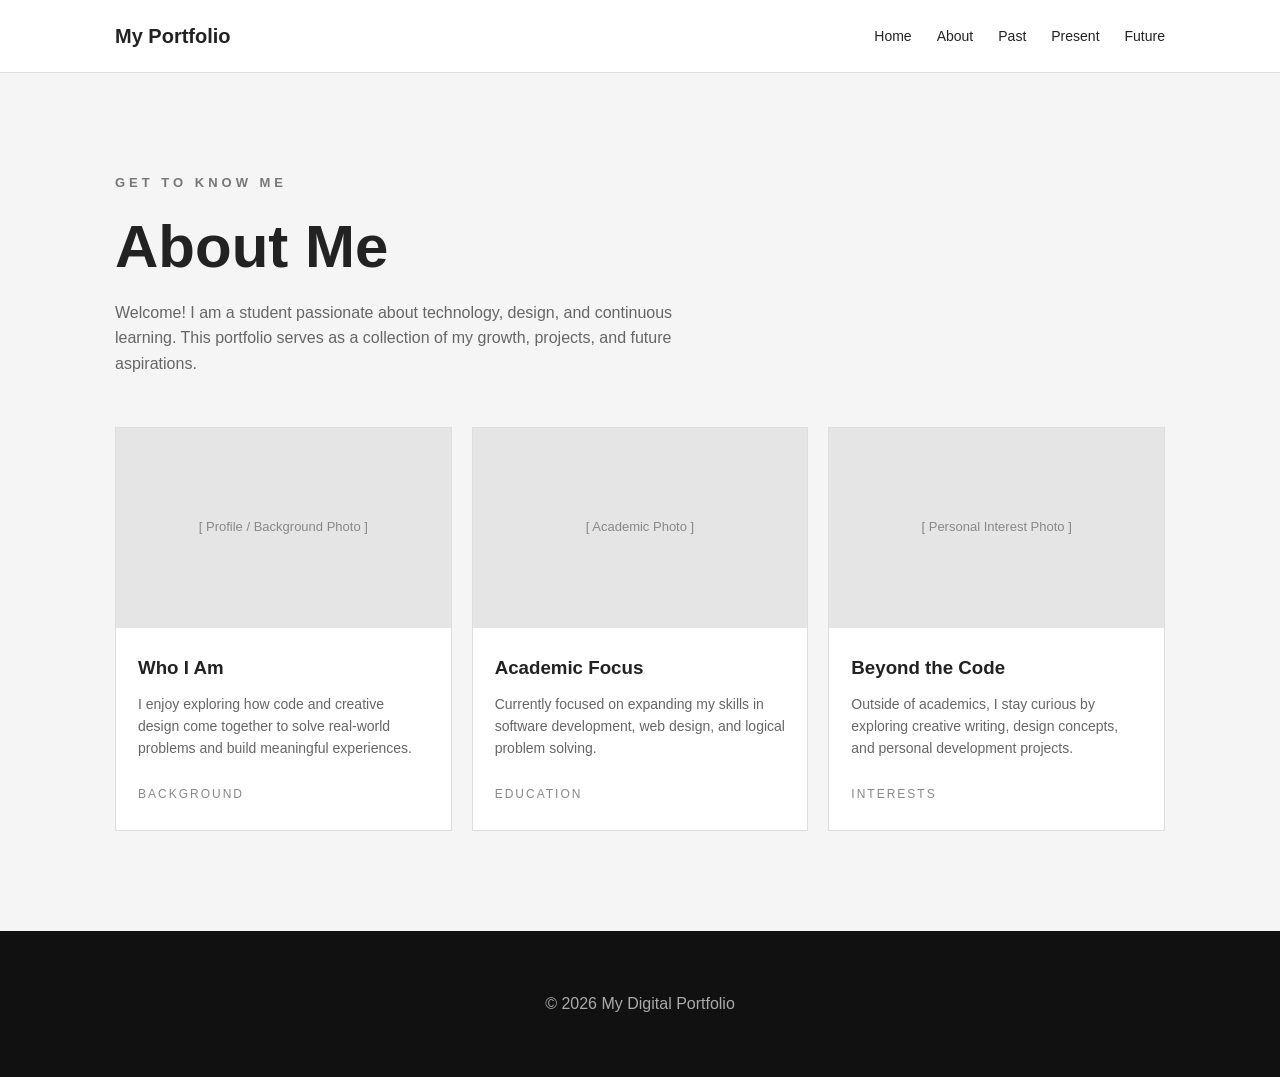
==== about.html @ d5386824 "Create about.html" ====
<!DOCTYPE html>
<html lang="en">

<head>
    <meta charset="UTF-8">
    <meta name="viewport" content="width=device-width, initial-scale=1.0">
    <title>About Me - My Digital Portfolio</title>

    <link rel="stylesheet" href="style.css">
</head>

<body>

    <header>
        <nav>
            <h2>My Portfolio</h2>

            <ul>
                <li><a href="index.html">Home</a></li>
                <li><a href="about.html">About</a></li>
                <li><a href="past.html">Past</a></li>
                <li><a href="present.html">Present</a></li>
                <li><a href="future.html">Future</a></li>
            </ul>
        </nav>
    </header>


    <main class="section">

        <p class="section-label">GET TO KNOW ME</p>

        <h1>About Me</h1>

        <p class="section-description">
            Welcome! I am a student passionate about technology, design, and continuous learning. 
            This portfolio serves as a collection of my growth, projects, and future aspirations.
        </p>

        <div class="cards">

            <div class="card">
                <div class="card-image">[ Profile / Background Photo ]</div>
                <h3>Who I Am</h3>
                <p>
                    I enjoy exploring how code and creative design come together to solve real-world problems and build meaningful experiences.
                </p>
                <span>BACKGROUND</span>
            </div>

            <div class="card">
                <div class="card-image">[ Academic Photo ]</div>
                <h3>Academic Focus</h3>
                <p>
                    Currently focused on expanding my skills in software development, web design, and logical problem solving.
                </p>

                <span>EDUCATION</span>
            </div>

            <div class="card">
                <div class="card-image">[ Personal Interest Photo ]</div>
                <h3>Beyond the Code</h3>
                <p>
                    Outside of academics, I stay curious by exploring creative writing, design concepts, and personal development projects.
                </p>
                <span>INTERESTS</span>
            </div>

        </div>

    </main>


    <footer>
        <p>© 2026 My Digital Portfolio</p>
    </footer>

</body>
</html>
---- style.css ----
/* RESET */

* {
    margin: 0;
    padding: 0;
    box-sizing: border-box;
}

html {
    scroll-behavior: smooth;
}

body {
    font-family: Arial, sans-serif;
    background: #f5f5f5;
    color: #222;
    line-height: 1.6;
}


/* NAVIGATION */

header {
    position: sticky;
    top: 0;
    z-index: 100;

    background: white;
    border-bottom: 1px solid #ddd;
}

nav {
    max-width: 1100px;
    margin: auto;

    padding: 20px 25px;

    display: flex;
    justify-content: space-between;
    align-items: center;
}

nav h2 {
    font-size: 20px;
}

nav ul {
    list-style: none;

    display: flex;
    gap: 25px;
}

nav a {
    text-decoration: none;
    color: #222;
    font-size: 14px;
}

nav a:hover {
    color: #777;
}


/* HOME */

.home {
    max-width: 1100px;
    min-height: 85vh;

    margin: auto;
    padding: 100px 25px;

    display: flex;
    flex-direction: column;
    justify-content: center;
}

.intro {
    font-size: 13px;
    letter-spacing: 4px;
    font-weight: bold;

    color: #777;

    margin-bottom: 20px;
}

.home h1 {
    font-size: clamp(50px, 8vw, 90px);
    line-height: 1.05;

    margin-bottom: 30px;
}

.home-description {
    max-width: 600px;

    color: #666;

    margin-bottom: 60px;
}


/* PAST / PRESENT / FUTURE BUTTONS */

.journey-buttons {
    display: grid;

    grid-template-columns: repeat(3, 1fr);

    gap: 20px;
}

.journey-card {
    position: relative;

    display: block;

    background: white;
    border: 1px solid #ddd;

    min-height: 230px;
    padding: 30px;

    text-decoration: none;
    color: #222;

    transition: 0.25s ease;
}

.journey-card:hover {
    transform: translateY(-8px);

    border-color: #222;

    box-shadow: 0 10px 30px rgba(0, 0, 0, 0.08);
}

.journey-card .number {
    font-size: 13px;
    color: #888;
}

.journey-card h2 {
    font-size: 35px;

    margin-top: 35px;
    margin-bottom: 10px;
}

.journey-card p {
    color: #777;
    font-size: 14px;
}

.arrow {
    position: absolute;

    right: 30px;
    bottom: 25px;

    font-size: 25px;
}


/* GENERAL SECTIONS */

.section {
    max-width: 1100px;
    margin: auto;

    padding: 100px 25px;
}

.section h1 {
    font-size: 60px;
    line-height: 1.1;

    margin-bottom: 20px;
}

.section-label {
    font-size: 13px;
    letter-spacing: 4px;
    font-weight: bold;

    color: #777;

    margin-bottom: 20px;
}

.section-description {
    max-width: 600px;

    color: #666;

    margin-bottom: 50px;
}


/* CARDS */

.cards {
    display: grid;

    grid-template-columns: repeat(3, 1fr);

    gap: 20px;
}

.card {
    background: white;

    border: 1px solid #ddd;

    padding-bottom: 25px;
}

.card-image {
    height: 200px;

    background: #e5e5e5;

    display: flex;
    justify-content: center;
    align-items: center;

    color: #888;
    font-size: 13px;
}

.card h3,
.card p,
.card span {
    margin-left: 22px;
    margin-right: 22px;
}

.card h3 {
    margin-top: 25px;
    margin-bottom: 10px;
}

.card p {
    color: #666;

    font-size: 14px;

    margin-bottom: 20px;
}

.card span {
    font-size: 12px;

    letter-spacing: 2px;

    color: #888;
}


/* FOOTER */

footer {
    text-align: center;

    background: #111;
    color: white;

    padding: 60px 25px;
}

footer p {
    color: #aaa;
}


/* MOBILE */

@media (max-width: 700px) {

    nav {
        flex-direction: column;
        gap: 15px;
    }

    nav ul {
        gap: 12px;
    }

    .home {
        padding: 70px 20px;
    }

    .home h1 {
        font-size: 50px;
    }

    .journey-buttons {
        grid-template-columns: 1fr;
    }

    .journey-card {
        min-height: 180px;
    }

    .section {
        padding: 70px 20px;
    }

    .section h1 {
        font-size: 45px;
    }

    .cards {
        grid-template-columns: 1fr;
    }
}
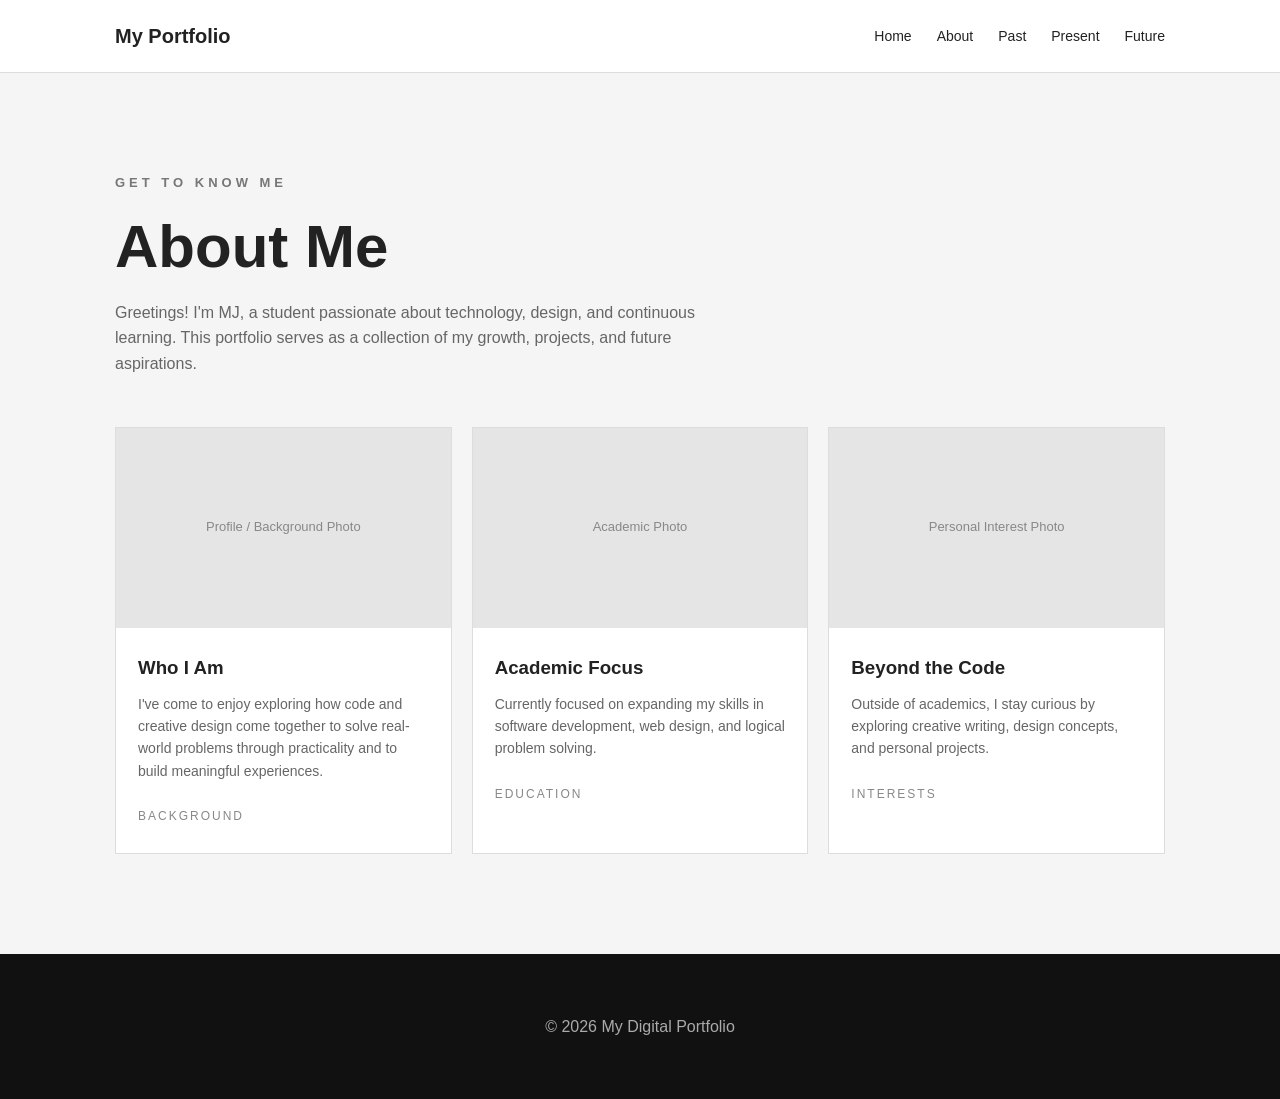
==== commit ab5f84c6: "Update about.html" ====
--- a/about.html
+++ b/about.html
@@ -33,23 +33,23 @@
         <h1>About Me</h1>
 
         <p class="section-description">
-            Welcome! I am a student passionate about technology, design, and continuous learning. 
+            Greetings! I'm MJ, a student passionate about technology, design, and continuous learning. 
             This portfolio serves as a collection of my growth, projects, and future aspirations.
         </p>
 
         <div class="cards">
 
             <div class="card">
-                <div class="card-image">[ Profile / Background Photo ]</div>
+                <div class="card-image">Profile / Background Photo</div>
                 <h3>Who I Am</h3>
                 <p>
-                    I enjoy exploring how code and creative design come together to solve real-world problems and build meaningful experiences.
+                    I've come to  enjoy exploring how code and creative design come together to solve real-world problems through practicality and to build meaningful experiences.
                 </p>
                 <span>BACKGROUND</span>
             </div>
 
             <div class="card">
-                <div class="card-image">[ Academic Photo ]</div>
+                <div class="card-image">Academic Photo</div>
                 <h3>Academic Focus</h3>
                 <p>
                     Currently focused on expanding my skills in software development, web design, and logical problem solving.
@@ -59,10 +59,10 @@
             </div>
 
             <div class="card">
-                <div class="card-image">[ Personal Interest Photo ]</div>
+                <div class="card-image">Personal Interest Photo</div>
                 <h3>Beyond the Code</h3>
                 <p>
-                    Outside of academics, I stay curious by exploring creative writing, design concepts, and personal development projects.
+                    Outside of academics, I stay curious by exploring creative writing, design concepts, and personal  projects.
                 </p>
                 <span>INTERESTS</span>
             </div>
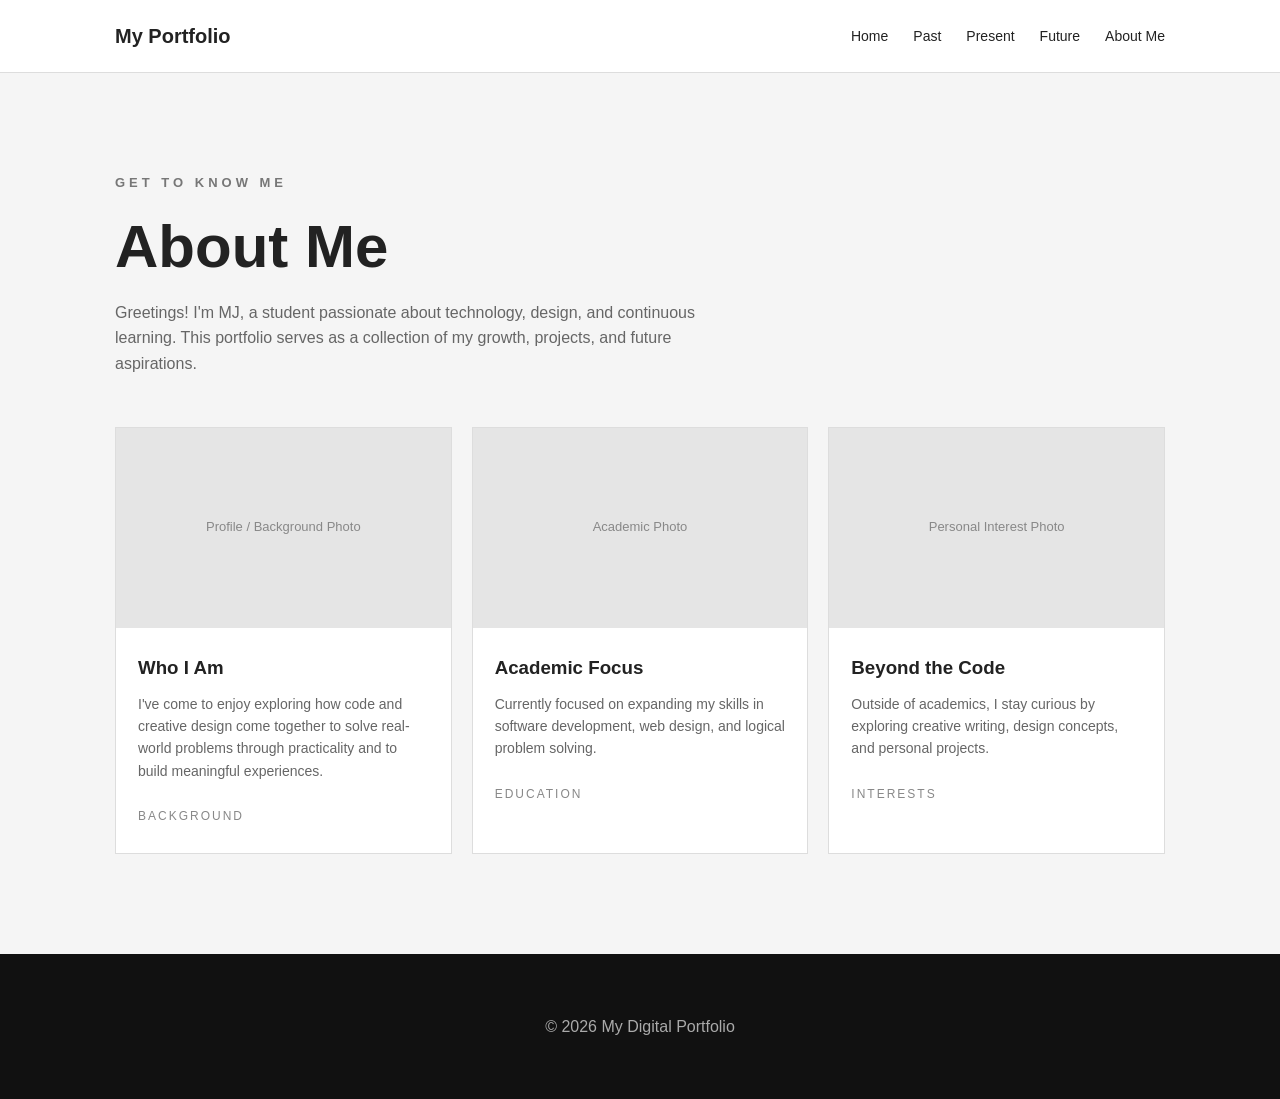
==== commit 26ba9c5e: "Update about.html" ====
--- a/about.html
+++ b/about.html
@@ -17,10 +17,10 @@
 
             <ul>
                 <li><a href="index.html">Home</a></li>
-                <li><a href="about.html">About</a></li>
                 <li><a href="past.html">Past</a></li>
                 <li><a href="present.html">Present</a></li>
                 <li><a href="future.html">Future</a></li>
+                <li><a href="about.html">About Me</a></li>
             </ul>
         </nav>
     </header>
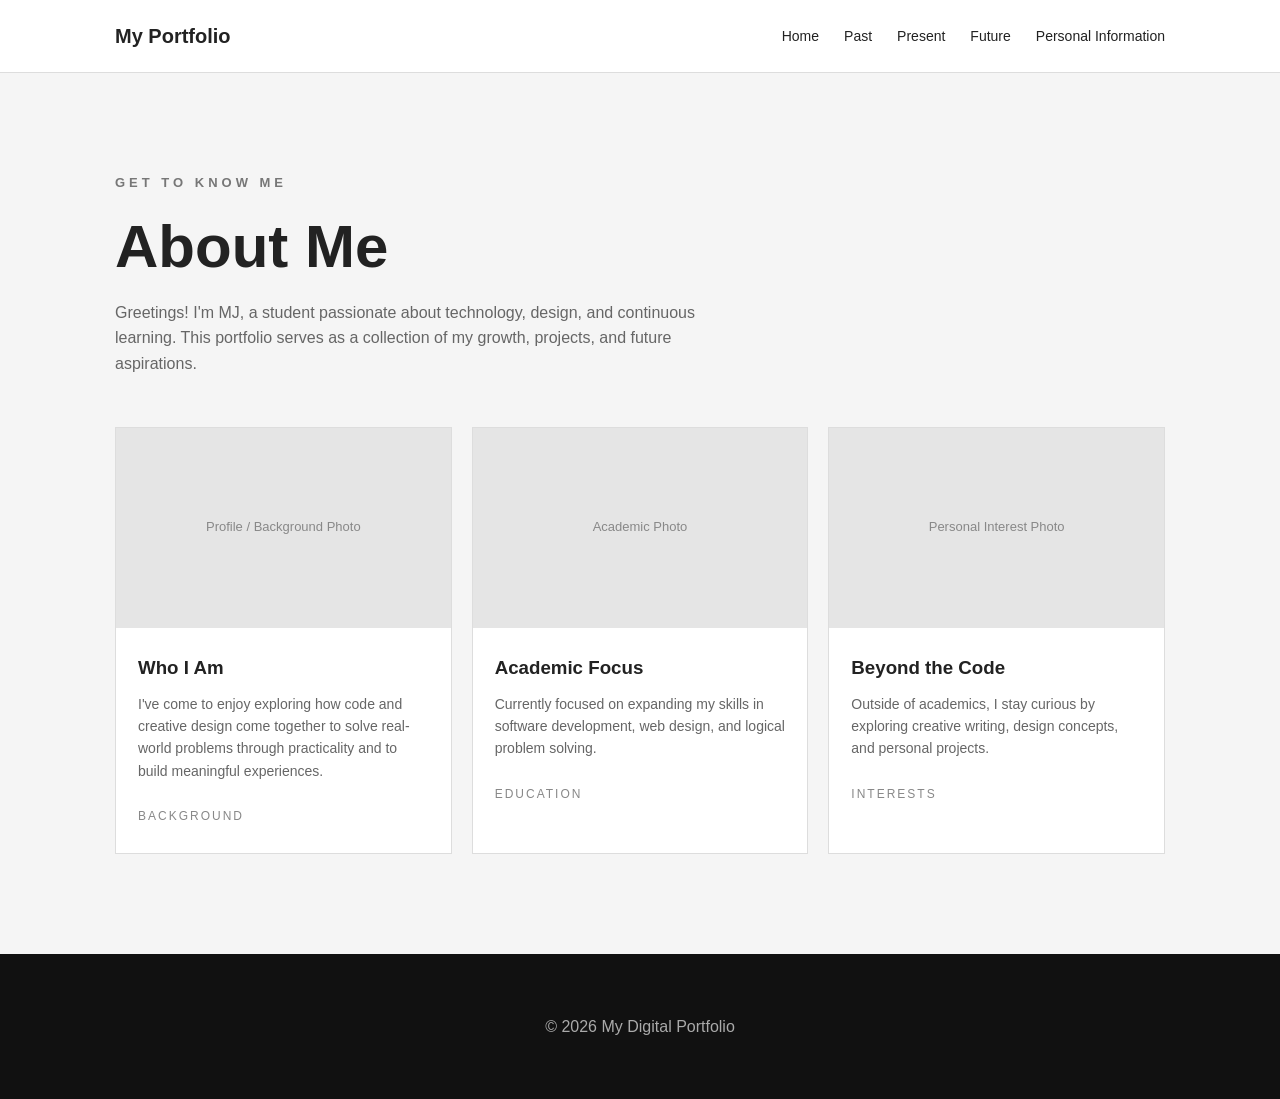
==== commit 336e6350: "Update about.html" ====
--- a/about.html
+++ b/about.html
@@ -20,7 +20,7 @@
                 <li><a href="past.html">Past</a></li>
                 <li><a href="present.html">Present</a></li>
                 <li><a href="future.html">Future</a></li>
-                <li><a href="about.html">About Me</a></li>
+                <li><a href="about.html">Personal Information</a></li>
             </ul>
         </nav>
     </header>
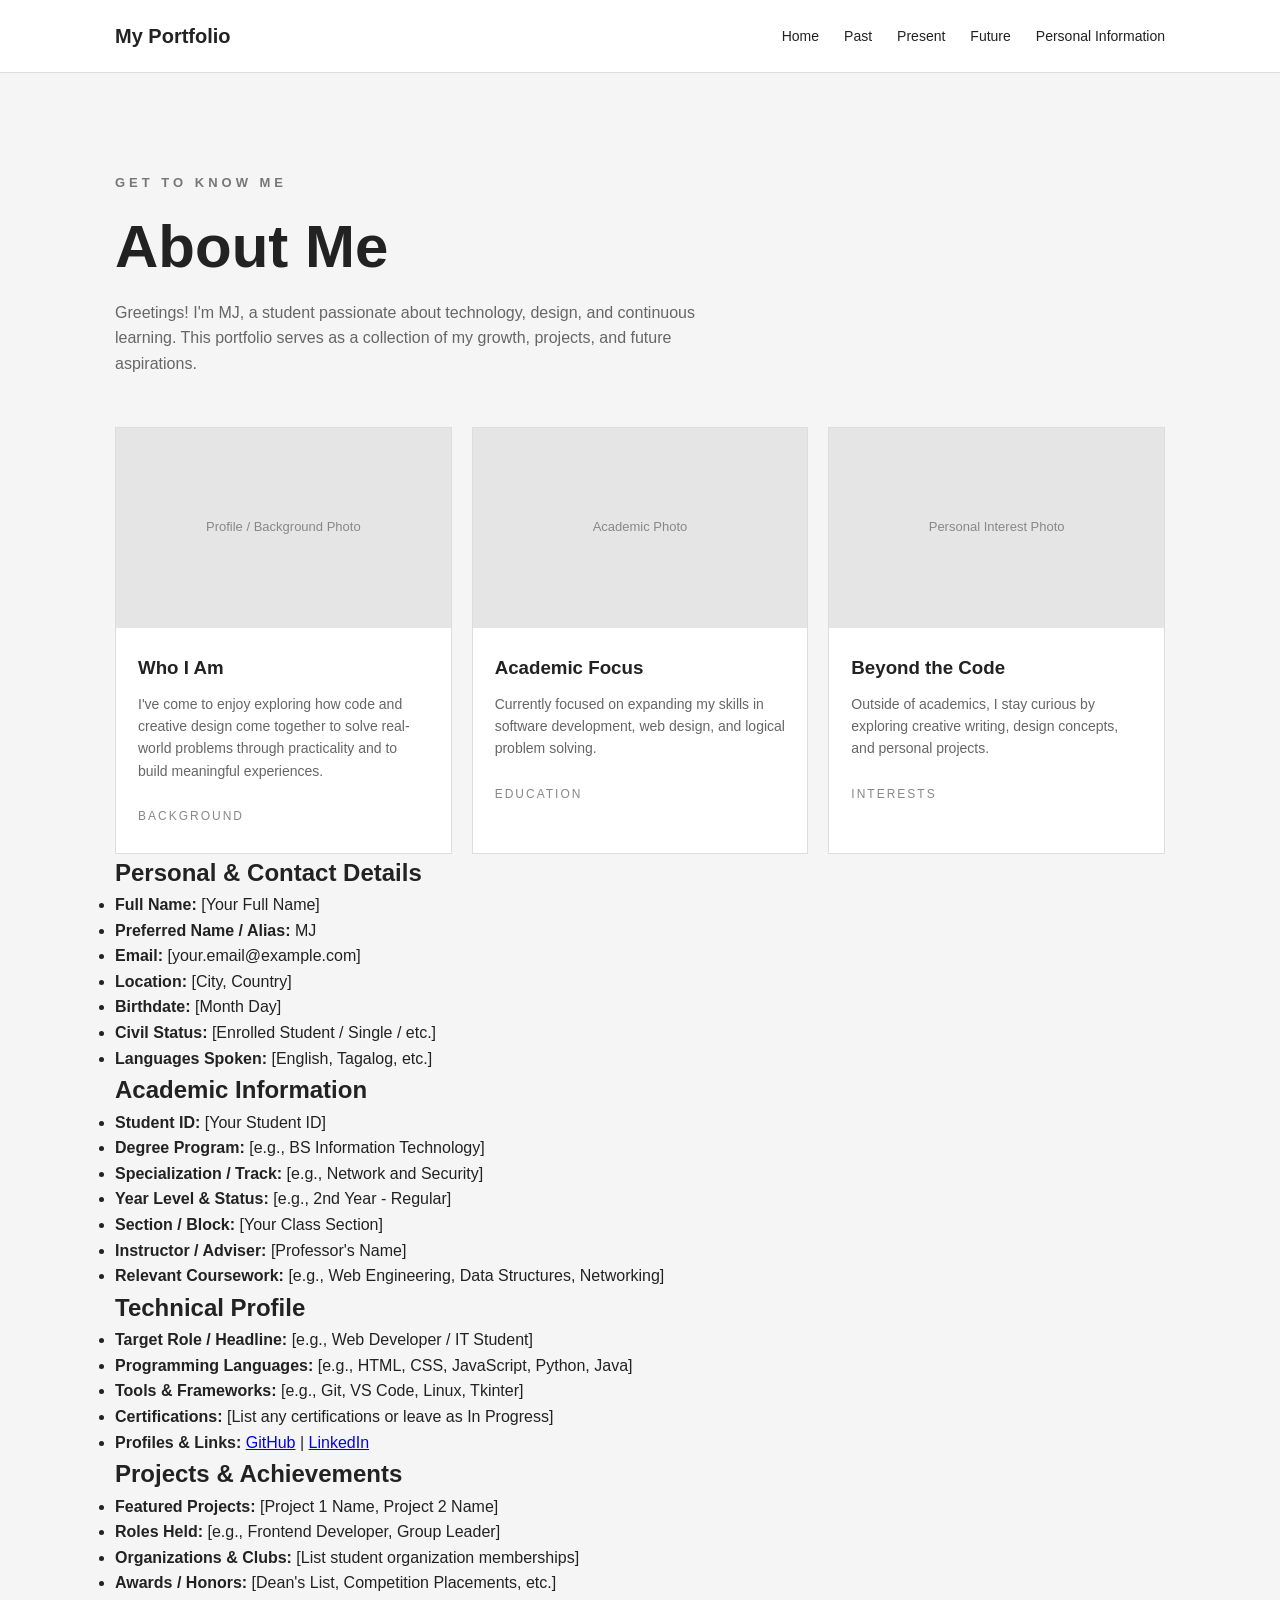
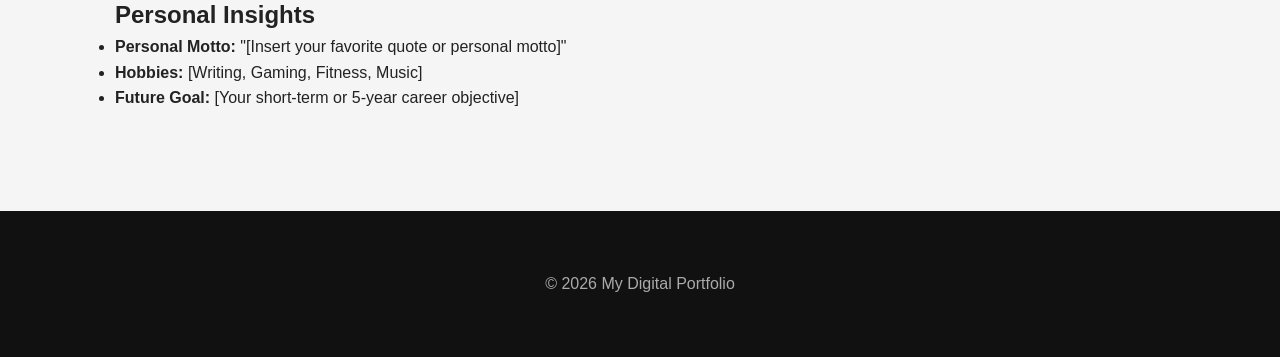
==== commit 796d68d6: "Update about.html" ====
--- a/about.html
+++ b/about.html
@@ -37,13 +37,14 @@
             This portfolio serves as a collection of my growth, projects, and future aspirations.
         </p>
 
+        <!-- Main Profile & Overview Cards -->
         <div class="cards">
 
             <div class="card">
                 <div class="card-image">Profile / Background Photo</div>
                 <h3>Who I Am</h3>
                 <p>
-                    I've come to  enjoy exploring how code and creative design come together to solve real-world problems through practicality and to build meaningful experiences.
+                    I've come to enjoy exploring how code and creative design come together to solve real-world problems through practicality and to build meaningful experiences.
                 </p>
                 <span>BACKGROUND</span>
             </div>
@@ -54,7 +55,6 @@
                 <p>
                     Currently focused on expanding my skills in software development, web design, and logical problem solving.
                 </p>
-
                 <span>EDUCATION</span>
             </div>
 
@@ -62,10 +62,79 @@
                 <div class="card-image">Personal Interest Photo</div>
                 <h3>Beyond the Code</h3>
                 <p>
-                    Outside of academics, I stay curious by exploring creative writing, design concepts, and personal  projects.
+                    Outside of academics, I stay curious by exploring creative writing, design concepts, and personal projects.
                 </p>
                 <span>INTERESTS</span>
             </div>
+
+        </div>
+
+        <!-- Comprehensive Personal & Academic Information Grid -->
+        <div class="info-sections">
+
+            <!-- 1. Personal & Contact Details -->
+            <section class="info-group">
+                <h2>Personal & Contact Details</h2>
+                <ul class="info-list">
+                    <li><strong>Full Name:</strong> [Your Full Name]</li>
+                    <li><strong>Preferred Name / Alias:</strong> MJ</li>
+                    <li><strong>Email:</strong> [your.email@example.com]</li>
+                    <li><strong>Location:</strong> [City, Country]</li>
+                    <li><strong>Birthdate:</strong> [Month Day]</li>
+                    <li><strong>Civil Status:</strong> [Enrolled Student / Single / etc.]</li>
+                    <li><strong>Languages Spoken:</strong> [English, Tagalog, etc.]</li>
+                </ul>
+            </section>
+
+            <!-- 2. Academic & Institutional Info -->
+            <section class="info-group">
+                <h2>Academic Information</h2>
+                <ul class="info-list">
+                    <li><strong>Student ID:</strong> [Your Student ID]</li>
+                    <li><strong>Degree Program:</strong> [e.g., BS Information Technology]</li>
+                    <li><strong>Specialization / Track:</strong> [e.g., Network and Security]</li>
+                    <li><strong>Year Level & Status:</strong> [e.g., 2nd Year - Regular]</li>
+                    <li><strong>Section / Block:</strong> [Your Class Section]</li>
+                    <li><strong>Instructor / Adviser:</strong> [Professor's Name]</li>
+                    <li><strong>Relevant Coursework:</strong> [e.g., Web Engineering, Data Structures, Networking]</li>
+                </ul>
+            </section>
+
+            <!-- 3. Technical Profile & Skills -->
+            <section class="info-group">
+                <h2>Technical Profile</h2>
+                <ul class="info-list">
+                    <li><strong>Target Role / Headline:</strong> [e.g., Web Developer / IT Student]</li>
+                    <li><strong>Programming Languages:</strong> [e.g., HTML, CSS, JavaScript, Python, Java]</li>
+                    <li><strong>Tools & Frameworks:</strong> [e.g., Git, VS Code, Linux, Tkinter]</li>
+                    <li><strong>Certifications:</strong> [List any certifications or leave as In Progress]</li>
+                    <li><strong>Profiles & Links:</strong> 
+                        <a href="#" target="_blank">GitHub</a> | 
+                        <a href="#" target="_blank">LinkedIn</a>
+                    </li>
+                </ul>
+            </section>
+
+            <!-- 4. Projects & Experiences -->
+            <section class="info-group">
+                <h2>Projects & Achievements</h2>
+                <ul class="info-list">
+                    <li><strong>Featured Projects:</strong> [Project 1 Name, Project 2 Name]</li>
+                    <li><strong>Roles Held:</strong> [e.g., Frontend Developer, Group Leader]</li>
+                    <li><strong>Organizations & Clubs:</strong> [List student organization memberships]</li>
+                    <li><strong>Awards / Honors:</strong> [Dean's List, Competition Placements, etc.]</li>
+                </ul>
+            </section>
+
+            <!-- 5. Personal Branding & Fillers -->
+            <section class="info-group">
+                <h2>Personal Insights</h2>
+                <ul class="info-list">
+                    <li><strong>Personal Motto:</strong> "[Insert your favorite quote or personal motto]"</li>
+                    <li><strong>Hobbies:</strong> [Writing, Gaming, Fitness, Music]</li>
+                    <li><strong>Future Goal:</strong> [Your short-term or 5-year career objective]</li>
+                </ul>
+            </section>
 
         </div>
 
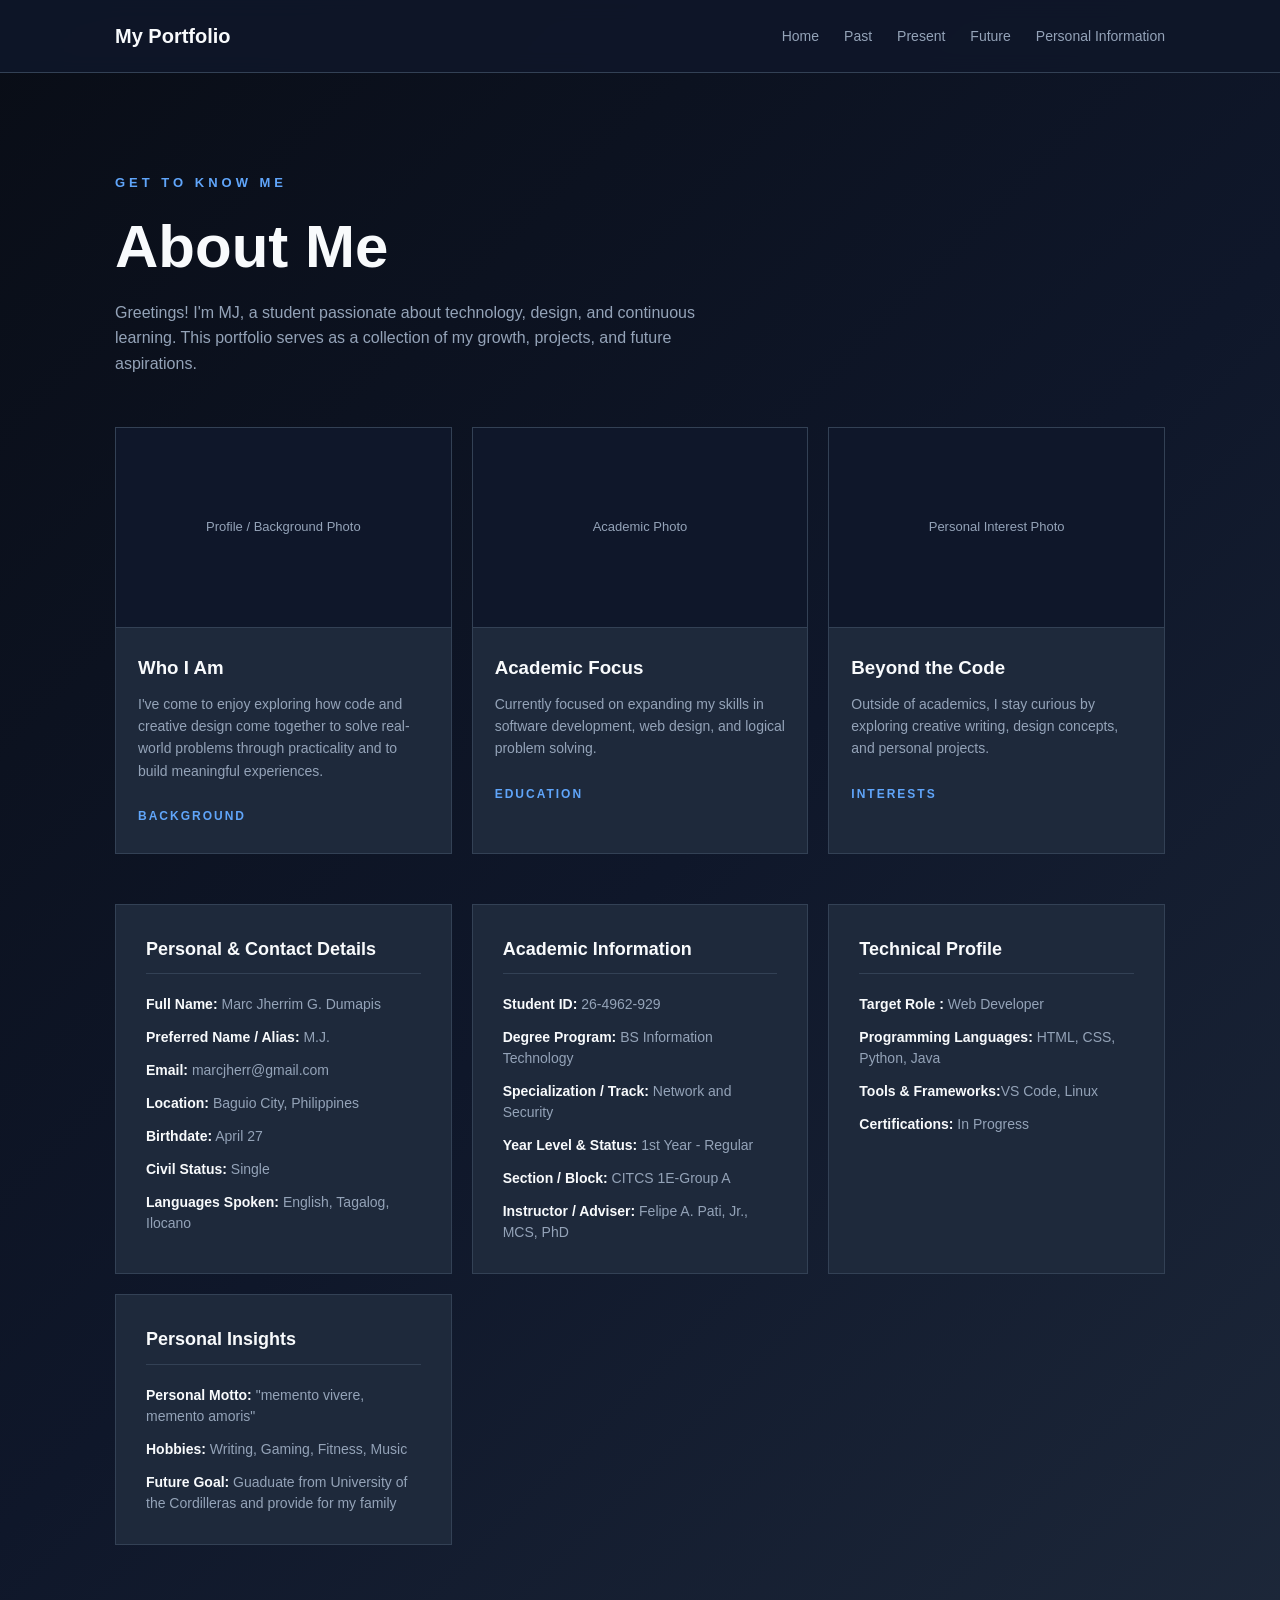
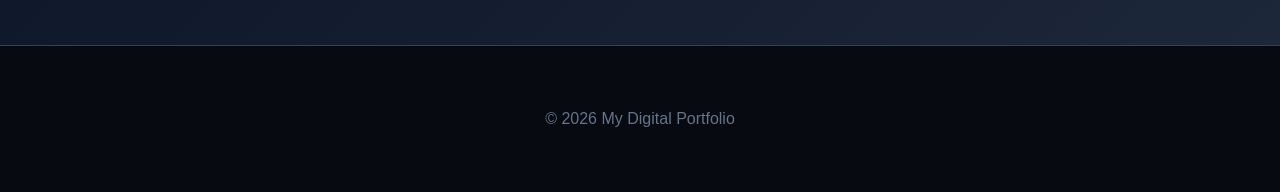
==== commit 333cdb26: "Update about.html" ====
--- a/about.html
+++ b/about.html
@@ -76,13 +76,13 @@
             <section class="info-group">
                 <h2>Personal & Contact Details</h2>
                 <ul class="info-list">
-                    <li><strong>Full Name:</strong> [Your Full Name]</li>
-                    <li><strong>Preferred Name / Alias:</strong> MJ</li>
-                    <li><strong>Email:</strong> [your.email@example.com]</li>
-                    <li><strong>Location:</strong> [City, Country]</li>
-                    <li><strong>Birthdate:</strong> [Month Day]</li>
-                    <li><strong>Civil Status:</strong> [Enrolled Student / Single / etc.]</li>
-                    <li><strong>Languages Spoken:</strong> [English, Tagalog, etc.]</li>
+                    <li><strong>Full Name:</strong> Marc Jherrim G. Dumapis</li>
+                    <li><strong>Preferred Name / Alias:</strong> M.J.</li>
+                    <li><strong>Email:</strong> marcjherr@gmail.com</li>
+                    <li><strong>Location:</strong> Baguio City, Philippines</li>
+                    <li><strong>Birthdate:</strong> April 27</li>
+                    <li><strong>Civil Status:</strong> Single</li>
+                    <li><strong>Languages Spoken:</strong> English, Tagalog, Ilocano</li>
                 </ul>
             </section>
 
@@ -90,13 +90,12 @@
             <section class="info-group">
                 <h2>Academic Information</h2>
                 <ul class="info-list">
-                    <li><strong>Student ID:</strong> [Your Student ID]</li>
-                    <li><strong>Degree Program:</strong> [e.g., BS Information Technology]</li>
-                    <li><strong>Specialization / Track:</strong> [e.g., Network and Security]</li>
-                    <li><strong>Year Level & Status:</strong> [e.g., 2nd Year - Regular]</li>
-                    <li><strong>Section / Block:</strong> [Your Class Section]</li>
-                    <li><strong>Instructor / Adviser:</strong> [Professor's Name]</li>
-                    <li><strong>Relevant Coursework:</strong> [e.g., Web Engineering, Data Structures, Networking]</li>
+                    <li><strong>Student ID:</strong> 26-4962-929</li>
+                    <li><strong>Degree Program:</strong> BS Information Technology</li>
+                    <li><strong>Specialization / Track:</strong> Network and Security</li>
+                    <li><strong>Year Level & Status:</strong> 1st Year - Regular</li>
+                    <li><strong>Section / Block:</strong> CITCS 1E-Group A</li>
+                    <li><strong>Instructor / Adviser:</strong> Felipe A. Pati, Jr., MCS, PhD</li>
                 </ul>
             </section>
 
@@ -104,35 +103,21 @@
             <section class="info-group">
                 <h2>Technical Profile</h2>
                 <ul class="info-list">
-                    <li><strong>Target Role / Headline:</strong> [e.g., Web Developer / IT Student]</li>
-                    <li><strong>Programming Languages:</strong> [e.g., HTML, CSS, JavaScript, Python, Java]</li>
-                    <li><strong>Tools & Frameworks:</strong> [e.g., Git, VS Code, Linux, Tkinter]</li>
-                    <li><strong>Certifications:</strong> [List any certifications or leave as In Progress]</li>
-                    <li><strong>Profiles & Links:</strong> 
-                        <a href="#" target="_blank">GitHub</a> | 
-                        <a href="#" target="_blank">LinkedIn</a>
+                    <li><strong>Target Role :</strong> Web Developer</li>
+                    <li><strong>Programming Languages:</strong> HTML, CSS, Python, Java</li>
+                    <li><strong>Tools & Frameworks:</strong>VS Code, Linux</li>
+                    <li><strong>Certifications:</strong> In Progress
                     </li>
                 </ul>
             </section>
-
-            <!-- 4. Projects & Experiences -->
-            <section class="info-group">
-                <h2>Projects & Achievements</h2>
-                <ul class="info-list">
-                    <li><strong>Featured Projects:</strong> [Project 1 Name, Project 2 Name]</li>
-                    <li><strong>Roles Held:</strong> [e.g., Frontend Developer, Group Leader]</li>
-                    <li><strong>Organizations & Clubs:</strong> [List student organization memberships]</li>
-                    <li><strong>Awards / Honors:</strong> [Dean's List, Competition Placements, etc.]</li>
-                </ul>
-            </section>
-
+            
             <!-- 5. Personal Branding & Fillers -->
             <section class="info-group">
                 <h2>Personal Insights</h2>
                 <ul class="info-list">
-                    <li><strong>Personal Motto:</strong> "[Insert your favorite quote or personal motto]"</li>
-                    <li><strong>Hobbies:</strong> [Writing, Gaming, Fitness, Music]</li>
-                    <li><strong>Future Goal:</strong> [Your short-term or 5-year career objective]</li>
+                    <li><strong>Personal Motto:</strong> "memento vivere, memento amoris"</li>
+                    <li><strong>Hobbies:</strong> Writing, Gaming, Fitness, Music</li>
+                    <li><strong>Future Goal:</strong> Guaduate from University of the Cordilleras and provide for my family</li>
                 </ul>
             </section>
 
--- a/style.css
+++ b/style.css
@@ -12,9 +12,11 @@
 
 body {
     font-family: Arial, sans-serif;
-    background: #f5f5f5;
-    color: #222;
+    /* Rich navy blue gradient background */
+    background: linear-gradient(135deg, #090d16 0%, #0f172a 50%, #1e293b 100%);
+    color: #e2e8f0;
     line-height: 1.6;
+    min-height: 100vh;
 }
 
 
@@ -25,8 +27,9 @@
     top: 0;
     z-index: 100;
 
-    background: white;
-    border-bottom: 1px solid #ddd;
+    background: rgba(15, 23, 42, 0.9);
+    backdrop-filter: blur(10px);
+    border-bottom: 1px solid #334155;
 }
 
 nav {
@@ -42,6 +45,7 @@
 
 nav h2 {
     font-size: 20px;
+    color: #f8fafc;
 }
 
 nav ul {
@@ -53,12 +57,14 @@
 
 nav a {
     text-decoration: none;
-    color: #222;
+    color: #94a3b8;
     font-size: 14px;
+    font-weight: 500;
+    transition: color 0.2s;
 }
 
 nav a:hover {
-    color: #777;
+    color: #60a5fa;
 }
 
 
@@ -81,7 +87,7 @@
     letter-spacing: 4px;
     font-weight: bold;
 
-    color: #777;
+    color: #60a5fa;
 
     margin-bottom: 20px;
 }
@@ -90,13 +96,14 @@
     font-size: clamp(50px, 8vw, 90px);
     line-height: 1.05;
 
+    color: #f8fafc;
     margin-bottom: 30px;
 }
 
 .home-description {
     max-width: 600px;
 
-    color: #666;
+    color: #94a3b8;
 
     margin-bottom: 60px;
 }
@@ -117,14 +124,14 @@
 
     display: block;
 
-    background: white;
-    border: 1px solid #ddd;
+    background: #1e293b;
+    border: 1px solid #334155;
 
     min-height: 230px;
     padding: 30px;
 
     text-decoration: none;
-    color: #222;
+    color: #f8fafc;
 
     transition: 0.25s ease;
 }
@@ -132,25 +139,26 @@
 .journey-card:hover {
     transform: translateY(-8px);
 
-    border-color: #222;
-
-    box-shadow: 0 10px 30px rgba(0, 0, 0, 0.08);
+    border-color: #60a5fa;
+
+    box-shadow: 0 10px 30px rgba(0, 0, 0, 0.3);
 }
 
 .journey-card .number {
     font-size: 13px;
-    color: #888;
+    color: #94a3b8;
 }
 
 .journey-card h2 {
     font-size: 35px;
+    color: #f8fafc;
 
     margin-top: 35px;
     margin-bottom: 10px;
 }
 
 .journey-card p {
-    color: #777;
+    color: #94a3b8;
     font-size: 14px;
 }
 
@@ -161,6 +169,7 @@
     bottom: 25px;
 
     font-size: 25px;
+    color: #60a5fa;
 }
 
 
@@ -177,6 +186,7 @@
     font-size: 60px;
     line-height: 1.1;
 
+    color: #f8fafc;
     margin-bottom: 20px;
 }
 
@@ -185,7 +195,7 @@
     letter-spacing: 4px;
     font-weight: bold;
 
-    color: #777;
+    color: #60a5fa;
 
     margin-bottom: 20px;
 }
@@ -193,7 +203,7 @@
 .section-description {
     max-width: 600px;
 
-    color: #666;
+    color: #94a3b8;
 
     margin-bottom: 50px;
 }
@@ -210,9 +220,9 @@
 }
 
 .card {
-    background: white;
-
-    border: 1px solid #ddd;
+    background: #1e293b;
+
+    border: 1px solid #334155;
 
     padding-bottom: 25px;
 }
@@ -220,14 +230,15 @@
 .card-image {
     height: 200px;
 
-    background: #e5e5e5;
+    background: #0f172a;
 
     display: flex;
     justify-content: center;
     align-items: center;
 
-    color: #888;
+    color: #94a3b8;
     font-size: 13px;
+    border-bottom: 1px solid #334155;
 }
 
 .card h3,
@@ -240,10 +251,11 @@
 .card h3 {
     margin-top: 25px;
     margin-bottom: 10px;
+    color: #f8fafc;
 }
 
 .card p {
-    color: #666;
+    color: #94a3b8;
 
     font-size: 14px;
 
@@ -255,7 +267,63 @@
 
     letter-spacing: 2px;
 
-    color: #888;
+    color: #60a5fa;
+    font-weight: 600;
+}
+
+
+/* PERSONAL & ACADEMIC INFORMATION SECTIONS */
+
+.info-sections {
+    display: grid;
+    grid-template-columns: repeat(auto-fit, minmax(320px, 1fr));
+    gap: 20px;
+
+    margin-top: 50px;
+}
+
+.info-group {
+    background: #1e293b;
+    border: 1px solid #334155;
+
+    padding: 30px;
+}
+
+.info-group h2 {
+    font-size: 18px;
+    margin-bottom: 20px;
+    color: #f8fafc;
+    border-bottom: 1px solid #334155;
+    padding-bottom: 10px;
+}
+
+.info-list {
+    list-style: none;
+}
+
+.info-list li {
+    font-size: 14px;
+    color: #94a3b8;
+
+    margin-bottom: 12px;
+    line-height: 1.5;
+}
+
+.info-list li:last-child {
+    margin-bottom: 0;
+}
+
+.info-list strong {
+    color: #f8fafc;
+}
+
+.info-list a {
+    color: #60a5fa;
+    text-decoration: underline;
+}
+
+.info-list a:hover {
+    color: #93c5fd;
 }
 
 
@@ -264,14 +332,15 @@
 footer {
     text-align: center;
 
-    background: #111;
+    background: #070a10;
     color: white;
 
     padding: 60px 25px;
+    border-top: 1px solid #334155;
 }
 
 footer p {
-    color: #aaa;
+    color: #64748b;
 }
 
 
@@ -315,4 +384,13 @@
     .cards {
         grid-template-columns: 1fr;
     }
-}
+
+    .info-sections {
+        grid-template-columns: 1fr;
+        margin-top: 35px;
+    }
+
+    .info-group {
+        padding: 22px;
+    }
+}
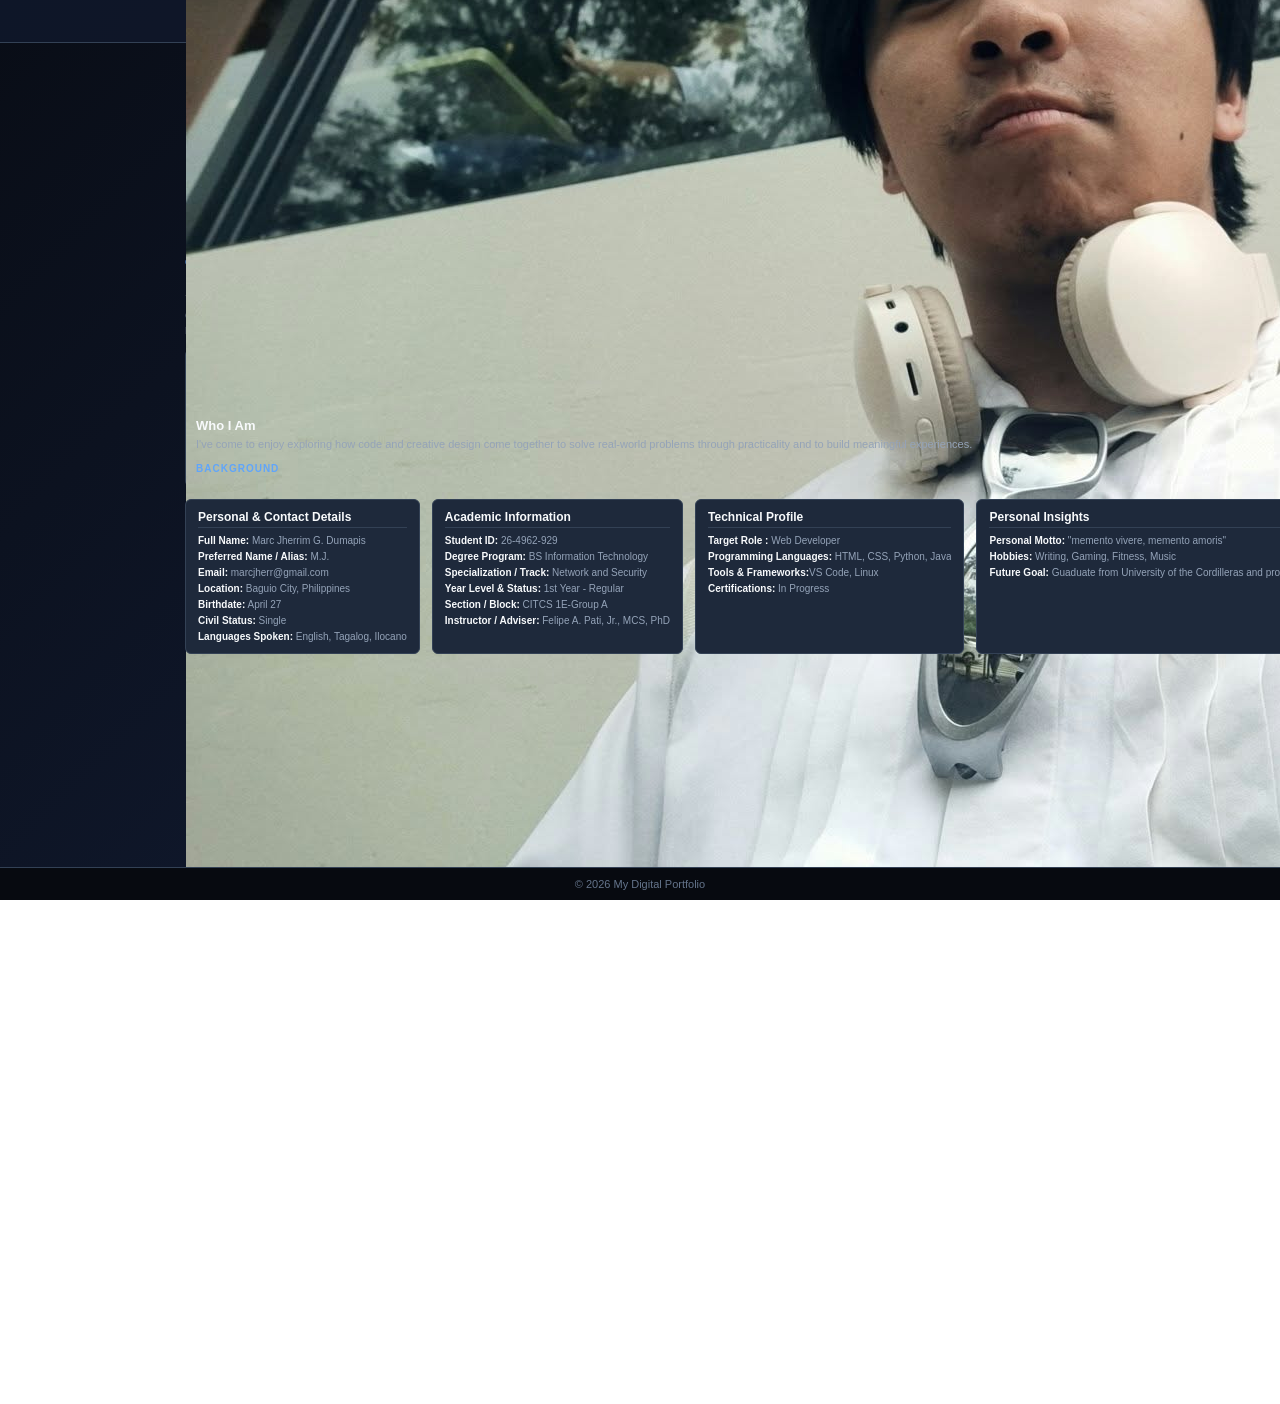
==== commit 181e1c62: "Update about.html" ====
--- a/about.html
+++ b/about.html
@@ -37,11 +37,13 @@
             This portfolio serves as a collection of my growth, projects, and future aspirations.
         </p>
 
-        <!-- Main Profile & Overview Cards -->
+       <!-- Main Profile & Overview Cards -->
         <div class="cards">
 
             <div class="card">
-                <div class="card-image">Profile / Background Photo</div>
+                <div class="card-image">
+                    <img src="mee.jpg" alt="Profile Photo">
+                </div>
                 <h3>Who I Am</h3>
                 <p>
                     I've come to enjoy exploring how code and creative design come together to solve real-world problems through practicality and to build meaningful experiences.
@@ -50,7 +52,9 @@
             </div>
 
             <div class="card">
-                <div class="card-image">Academic Photo</div>
+                <div class="card-image">
+                    <img src="code.jpg" alt="Academic Photo">
+                </div>
                 <h3>Academic Focus</h3>
                 <p>
                     Currently focused on expanding my skills in software development, web design, and logical problem solving.
@@ -59,7 +63,9 @@
             </div>
 
             <div class="card">
-                <div class="card-image">Personal Interest Photo</div>
+                <div class="card-image">
+                    <img src="bbook.jpg" alt="Personal Interest Photo">
+                </div>
                 <h3>Beyond the Code</h3>
                 <p>
                     Outside of academics, I stay curious by exploring creative writing, design concepts, and personal projects.
--- a/style.css
+++ b/style.css
@@ -6,61 +6,54 @@
     box-sizing: border-box;
 }
 
-html {
-    scroll-behavior: smooth;
+html, body {
+    height: 100vh;
+    overflow: hidden; /* Locks page height to fit screen without scroll */
 }
 
 body {
     font-family: Arial, sans-serif;
-    /* Rich navy blue gradient background */
     background: linear-gradient(135deg, #090d16 0%, #0f172a 50%, #1e293b 100%);
     color: #e2e8f0;
-    line-height: 1.6;
-    min-height: 100vh;
+    display: flex;
+    flex-direction: column;
+    justify-content: space-between;
 }
 
 
 /* NAVIGATION */
 
 header {
-    position: sticky;
-    top: 0;
-    z-index: 100;
-
-    background: rgba(15, 23, 42, 0.9);
-    backdrop-filter: blur(10px);
+    background: rgba(15, 23, 42, 0.95);
     border-bottom: 1px solid #334155;
+    flex-shrink: 0;
 }
 
 nav {
-    max-width: 1100px;
+    max-width: 950px; /* Tighter container width */
     margin: auto;
-
-    padding: 20px 25px;
-
+    padding: 12px 20px;
     display: flex;
     justify-content: space-between;
     align-items: center;
 }
 
 nav h2 {
-    font-size: 20px;
+    font-size: 16px;
     color: #f8fafc;
 }
 
 nav ul {
     list-style: none;
-
-    display: flex;
-    gap: 25px;
+    display: flex;
+    gap: 20px;
 }
 
 nav a {
     text-decoration: none;
     color: #94a3b8;
-    font-size: 14px;
+    font-size: 13px;
     font-weight: 500;
-    transition: color 0.2s;
 }
 
 nav a:hover {
@@ -68,233 +61,231 @@
 }
 
 
-/* HOME */
+/* HOME HERO LAYOUT (Closer together, larger photo) */
 
 .home {
-    max-width: 1100px;
-    min-height: 85vh;
-
+    max-width: 950px; /* Constrained width so items stay centered and close */
+    width: 100%;
     margin: auto;
-    padding: 100px 25px;
-
+    padding: 10px 20px;
     display: flex;
     flex-direction: column;
     justify-content: center;
+    flex-grow: 1;
+    gap: 20px;
+}
+
+.home-hero-layout {
+    display: flex;
+    align-items: center;
+    justify-content: space-between;
+    gap: 30px; /* Puts text and photo closer together */
+}
+
+.home-text-col {
+    flex: 1;
 }
 
 .intro {
-    font-size: 13px;
-    letter-spacing: 4px;
+    font-size: 11px;
+    letter-spacing: 3px;
     font-weight: bold;
-
-    color: #60a5fa;
-
-    margin-bottom: 20px;
+    color: #60a5fa;
+    margin-bottom: 4px;
 }
 
 .home h1 {
-    font-size: clamp(50px, 8vw, 90px);
-    line-height: 1.05;
-
-    color: #f8fafc;
-    margin-bottom: 30px;
+    font-size: 30px;
+    line-height: 1.15;
+    color: #f8fafc;
+    margin-bottom: 8px;
 }
 
 .home-description {
-    max-width: 600px;
-
-    color: #94a3b8;
-
-    margin-bottom: 60px;
-}
-
-
-/* PAST / PRESENT / FUTURE BUTTONS */
+    color: #94a3b8;
+    font-size: 12px;
+    line-height: 1.4;
+    max-width: 450px;
+}
+
+.home-description a {
+    color: #60a5fa;
+    text-decoration: underline;
+}
+
+/* Bigger, prominent side profile picture box */
+.profile-pic-container {
+    width: 250px;
+    height: 200px;
+    border-radius: 8px;
+    background: #1e293b;
+    border: 1px solid #334155;
+    flex-shrink: 0;
+    overflow: hidden;
+    box-shadow: 0 10px 25px rgba(0, 0, 0, 0.4);
+}
+
+.profile-pic-container img {
+    width: 100%;
+    height: 100%;
+    object-fit: cover;
+    display: block;
+}
+
+
+/* JOURNEY CARDS (Home Page Bottom Row) */
 
 .journey-buttons {
     display: grid;
-
     grid-template-columns: repeat(3, 1fr);
-
-    gap: 20px;
+    gap: 15px;
 }
 
 .journey-card {
     position: relative;
-
     display: block;
-
     background: #1e293b;
     border: 1px solid #334155;
-
-    min-height: 230px;
-    padding: 30px;
-
+    padding: 12px 18px;
     text-decoration: none;
     color: #f8fafc;
-
+    border-radius: 8px;
     transition: 0.25s ease;
 }
 
 .journey-card:hover {
-    transform: translateY(-8px);
-
     border-color: #60a5fa;
-
-    box-shadow: 0 10px 30px rgba(0, 0, 0, 0.3);
-}
-
-.journey-card .number {
-    font-size: 13px;
-    color: #94a3b8;
+    transform: translateY(-2px);
 }
 
 .journey-card h2 {
-    font-size: 35px;
-    color: #f8fafc;
-
-    margin-top: 35px;
-    margin-bottom: 10px;
+    font-size: 18px;
+    color: #f8fafc;
+    margin-top: 4px;
+    margin-bottom: 2px;
 }
 
 .journey-card p {
     color: #94a3b8;
-    font-size: 14px;
+    font-size: 11px;
 }
 
 .arrow {
     position: absolute;
-
-    right: 30px;
-    bottom: 25px;
-
-    font-size: 25px;
-    color: #60a5fa;
-}
-
-
-/* GENERAL SECTIONS */
+    right: 15px;
+    bottom: 12px;
+    font-size: 14px;
+    color: #60a5fa;
+}
+
+
+/* GENERAL SECTIONS (For About & Other pages) */
 
 .section {
-    max-width: 1100px;
+    max-width: 950px;
+    width: 100%;
     margin: auto;
-
-    padding: 100px 25px;
+    padding: 15px 20px;
+    display: flex;
+    flex-direction: column;
+    justify-content: center;
+    flex-grow: 1;
+}
+
+.section-label {
+    font-size: 11px;
+    letter-spacing: 3px;
+    font-weight: bold;
+    color: #60a5fa;
+    margin-bottom: 4px;
 }
 
 .section h1 {
-    font-size: 60px;
+    font-size: 28px;
     line-height: 1.1;
-
-    color: #f8fafc;
-    margin-bottom: 20px;
-}
-
-.section-label {
-    font-size: 13px;
-    letter-spacing: 4px;
-    font-weight: bold;
-
-    color: #60a5fa;
-
-    margin-bottom: 20px;
+    color: #f8fafc;
+    margin-bottom: 6px;
 }
 
 .section-description {
-    max-width: 600px;
-
-    color: #94a3b8;
-
-    margin-bottom: 50px;
-}
-
-
-/* CARDS */
+    max-width: 700px;
+    color: #94a3b8;
+    font-size: 12px;
+    margin-bottom: 12px;
+}
 
 .cards {
     display: grid;
-
     grid-template-columns: repeat(3, 1fr);
-
-    gap: 20px;
+    gap: 12px;
+    margin-bottom: 12px;
 }
 
 .card {
     background: #1e293b;
-
     border: 1px solid #334155;
-
-    padding-bottom: 25px;
+    padding-bottom: 10px;
+    border-radius: 6px;
 }
 
 .card-image {
-    height: 200px;
-
+    height: 60px;
     background: #0f172a;
-
     display: flex;
     justify-content: center;
     align-items: center;
-
-    color: #94a3b8;
-    font-size: 13px;
+    color: #94a3b8;
+    font-size: 11px;
     border-bottom: 1px solid #334155;
 }
 
 .card h3,
 .card p,
 .card span {
-    margin-left: 22px;
-    margin-right: 22px;
+    margin-left: 10px;
+    margin-right: 10px;
 }
 
 .card h3 {
-    margin-top: 25px;
-    margin-bottom: 10px;
+    margin-top: 8px;
+    margin-bottom: 4px;
+    font-size: 13px;
     color: #f8fafc;
 }
 
 .card p {
     color: #94a3b8;
-
-    font-size: 14px;
-
-    margin-bottom: 20px;
+    font-size: 11px;
+    line-height: 1.3;
+    margin-bottom: 6px;
 }
 
 .card span {
-    font-size: 12px;
-
-    letter-spacing: 2px;
-
+    font-size: 10px;
+    letter-spacing: 1px;
     color: #60a5fa;
     font-weight: 600;
 }
-
-
-/* PERSONAL & ACADEMIC INFORMATION SECTIONS */
 
 .info-sections {
     display: grid;
-    grid-template-columns: repeat(auto-fit, minmax(320px, 1fr));
-    gap: 20px;
-
-    margin-top: 50px;
+    grid-template-columns: repeat(4, 1fr);
+    gap: 12px;
 }
 
 .info-group {
     background: #1e293b;
     border: 1px solid #334155;
-
-    padding: 30px;
+    padding: 10px 12px;
+    border-radius: 6px;
 }
 
 .info-group h2 {
-    font-size: 18px;
-    margin-bottom: 20px;
+    font-size: 12px;
+    margin-bottom: 6px;
     color: #f8fafc;
     border-bottom: 1px solid #334155;
-    padding-bottom: 10px;
+    padding-bottom: 3px;
 }
 
 .info-list {
@@ -302,11 +293,13 @@
 }
 
 .info-list li {
-    font-size: 14px;
-    color: #94a3b8;
-
-    margin-bottom: 12px;
-    line-height: 1.5;
+    font-size: 10px;
+    color: #94a3b8;
+    margin-bottom: 3px;
+    line-height: 1.3;
+    white-space: nowrap;
+    overflow: hidden;
+    text-overflow: ellipsis;
 }
 
 .info-list li:last-child {
@@ -322,75 +315,19 @@
     text-decoration: underline;
 }
 
-.info-list a:hover {
-    color: #93c5fd;
-}
-
 
 /* FOOTER */
 
 footer {
     text-align: center;
-
     background: #070a10;
     color: white;
-
-    padding: 60px 25px;
+    padding: 10px 20px;
     border-top: 1px solid #334155;
+    flex-shrink: 0;
 }
 
 footer p {
     color: #64748b;
-}
-
-
-/* MOBILE */
-
-@media (max-width: 700px) {
-
-    nav {
-        flex-direction: column;
-        gap: 15px;
-    }
-
-    nav ul {
-        gap: 12px;
-    }
-
-    .home {
-        padding: 70px 20px;
-    }
-
-    .home h1 {
-        font-size: 50px;
-    }
-
-    .journey-buttons {
-        grid-template-columns: 1fr;
-    }
-
-    .journey-card {
-        min-height: 180px;
-    }
-
-    .section {
-        padding: 70px 20px;
-    }
-
-    .section h1 {
-        font-size: 45px;
-    }
-
-    .cards {
-        grid-template-columns: 1fr;
-    }
-
-    .info-sections {
-        grid-template-columns: 1fr;
-        margin-top: 35px;
-    }
-
-    .info-group {
-        padding: 22px;
-    }
-}
+    font-size: 11px;
+}
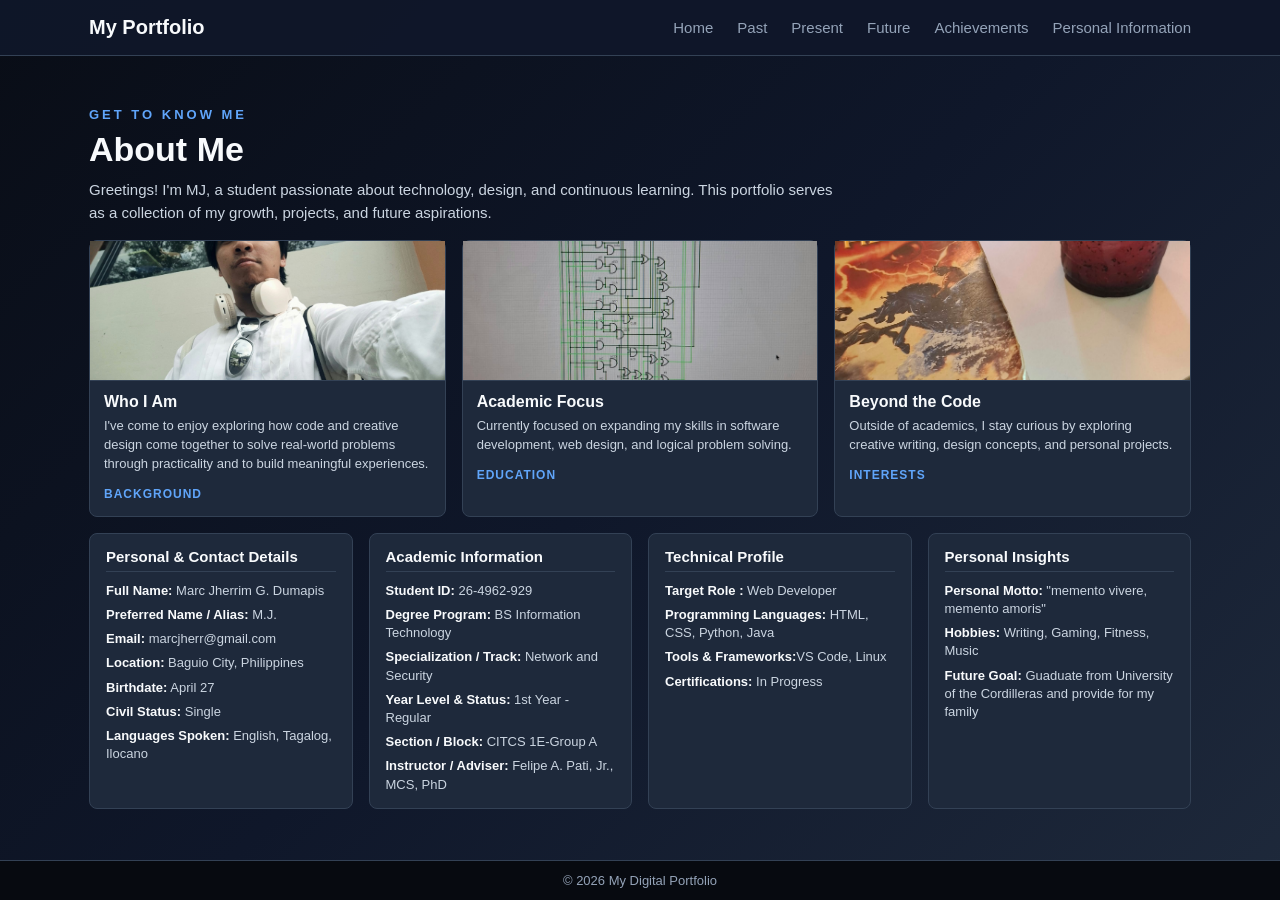
==== commit 3707704c: "Update about.html" ====
--- a/about.html
+++ b/about.html
@@ -20,6 +20,7 @@
                 <li><a href="past.html">Past</a></li>
                 <li><a href="present.html">Present</a></li>
                 <li><a href="future.html">Future</a></li>
+                <li><a href="achievements.html">Achievements</a></li>
                 <li><a href="about.html">Personal Information</a></li>
             </ul>
         </nav>
--- a/style.css
+++ b/style.css
@@ -13,6 +13,7 @@
 
 body {
     font-family: Arial, sans-serif;
+    font-size: 16px;
     background: linear-gradient(135deg, #090d16 0%, #0f172a 50%, #1e293b 100%);
     color: #e2e8f0;
     display: flex;
@@ -30,29 +31,29 @@
 }
 
 nav {
-    max-width: 950px; /* Tighter container width */
+    max-width: 1150px;
     margin: auto;
-    padding: 12px 20px;
+    padding: 16px 24px;
     display: flex;
     justify-content: space-between;
     align-items: center;
 }
 
 nav h2 {
-    font-size: 16px;
+    font-size: 20px;
     color: #f8fafc;
 }
 
 nav ul {
     list-style: none;
     display: flex;
-    gap: 20px;
+    gap: 24px;
 }
 
 nav a {
     text-decoration: none;
     color: #94a3b8;
-    font-size: 13px;
+    font-size: 15px;
     font-weight: 500;
 }
 
@@ -61,25 +62,25 @@
 }
 
 
-/* HOME HERO LAYOUT (Closer together, larger photo) */
+/* --- EXPANDED HOME PAGE LAYOUT --- */
 
 .home {
-    max-width: 950px; /* Constrained width so items stay centered and close */
+    max-width: 1150px;
     width: 100%;
     margin: auto;
-    padding: 10px 20px;
+    padding: 24px 32px;
     display: flex;
     flex-direction: column;
     justify-content: center;
     flex-grow: 1;
-    gap: 20px;
+    gap: 28px;
 }
 
 .home-hero-layout {
     display: flex;
     align-items: center;
     justify-content: space-between;
-    gap: 30px; /* Puts text and photo closer together */
+    gap: 50px;
 }
 
 .home-text-col {
@@ -87,25 +88,25 @@
 }
 
 .intro {
-    font-size: 11px;
+    font-size: 13px;
     letter-spacing: 3px;
     font-weight: bold;
     color: #60a5fa;
-    margin-bottom: 4px;
+    margin-bottom: 8px;
 }
 
 .home h1 {
-    font-size: 30px;
+    font-size: 44px;
     line-height: 1.15;
     color: #f8fafc;
-    margin-bottom: 8px;
+    margin-bottom: 14px;
 }
 
 .home-description {
-    color: #94a3b8;
-    font-size: 12px;
-    line-height: 1.4;
-    max-width: 450px;
+    color: #cbd5e1;
+    font-size: 16px;
+    line-height: 1.5;
+    max-width: 580px;
 }
 
 .home-description a {
@@ -113,16 +114,15 @@
     text-decoration: underline;
 }
 
-/* Bigger, prominent side profile picture box */
 .profile-pic-container {
-    width: 250px;
-    height: 200px;
-    border-radius: 8px;
+    width: 320px;
+    height: 240px;
+    border-radius: 12px;
     background: #1e293b;
     border: 1px solid #334155;
     flex-shrink: 0;
     overflow: hidden;
-    box-shadow: 0 10px 25px rgba(0, 0, 0, 0.4);
+    box-shadow: 0 14px 35px rgba(0, 0, 0, 0.6);
 }
 
 .profile-pic-container img {
@@ -133,12 +133,12 @@
 }
 
 
-/* JOURNEY CARDS (Home Page Bottom Row) */
+/* FOUR-COLUMN JOURNEY CARDS */
 
 .journey-buttons {
     display: grid;
-    grid-template-columns: repeat(3, 1fr);
-    gap: 15px;
+    grid-template-columns: repeat(4, 1fr);
+    gap: 16px;
 }
 
 .journey-card {
@@ -146,10 +146,10 @@
     display: block;
     background: #1e293b;
     border: 1px solid #334155;
-    padding: 12px 18px;
+    padding: 20px;
     text-decoration: none;
     color: #f8fafc;
-    border-radius: 8px;
+    border-radius: 10px;
     transition: 0.25s ease;
 }
 
@@ -161,20 +161,21 @@
 .journey-card h2 {
     font-size: 18px;
     color: #f8fafc;
-    margin-top: 4px;
-    margin-bottom: 2px;
+    margin-top: 8px;
+    margin-bottom: 4px;
 }
 
 .journey-card p {
-    color: #94a3b8;
-    font-size: 11px;
+    color: #cbd5e1;
+    font-size: 13px;
+    line-height: 1.4;
 }
 
 .arrow {
     position: absolute;
-    right: 15px;
-    bottom: 12px;
-    font-size: 14px;
+    right: 16px;
+    bottom: 16px;
+    font-size: 16px;
     color: #60a5fa;
 }
 
@@ -182,10 +183,10 @@
 /* GENERAL SECTIONS (For About & Other pages) */
 
 .section {
-    max-width: 950px;
+    max-width: 1150px;
     width: 100%;
     margin: auto;
-    padding: 15px 20px;
+    padding: 20px 24px;
     display: flex;
     flex-direction: column;
     justify-content: center;
@@ -193,75 +194,84 @@
 }
 
 .section-label {
-    font-size: 11px;
+    font-size: 13px;
     letter-spacing: 3px;
     font-weight: bold;
     color: #60a5fa;
-    margin-bottom: 4px;
+    margin-bottom: 8px;
 }
 
 .section h1 {
-    font-size: 28px;
-    line-height: 1.1;
-    color: #f8fafc;
-    margin-bottom: 6px;
+    font-size: 34px;
+    line-height: 1.15;
+    color: #f8fafc;
+    margin-bottom: 10px;
 }
 
 .section-description {
-    max-width: 700px;
-    color: #94a3b8;
-    font-size: 12px;
-    margin-bottom: 12px;
+    max-width: 750px;
+    color: #cbd5e1;
+    font-size: 15px;
+    line-height: 1.5;
+    margin-bottom: 16px;
 }
 
 .cards {
     display: grid;
     grid-template-columns: repeat(3, 1fr);
-    gap: 12px;
-    margin-bottom: 12px;
+    gap: 16px;
+    margin-bottom: 16px;
 }
 
 .card {
     background: #1e293b;
     border: 1px solid #334155;
-    padding-bottom: 10px;
-    border-radius: 6px;
+    padding-bottom: 14px;
+    border-radius: 8px;
 }
 
 .card-image {
-    height: 60px;
+    height: 140px;
     background: #0f172a;
     display: flex;
     justify-content: center;
     align-items: center;
     color: #94a3b8;
-    font-size: 11px;
+    font-size: 13px;
     border-bottom: 1px solid #334155;
+    overflow: hidden;
+}
+
+.card-image img {
+    width: 100%;
+    height: 100%;
+    object-fit: cover;
+    display: block;
 }
 
 .card h3,
 .card p,
 .card span {
-    margin-left: 10px;
-    margin-right: 10px;
+    margin-left: 14px;
+    margin-right: 14px;
 }
 
 .card h3 {
-    margin-top: 8px;
-    margin-bottom: 4px;
-    font-size: 13px;
+    margin-top: 12px;
+    margin-bottom: 6px;
+    font-size: 16px;
     color: #f8fafc;
 }
 
 .card p {
-    color: #94a3b8;
-    font-size: 11px;
-    line-height: 1.3;
-    margin-bottom: 6px;
+    color: #cbd5e1;
+    font-size: 13px;
+    line-height: 1.45;
+    margin-bottom: 10px;
 }
 
 .card span {
-    font-size: 10px;
+    font-size: 12px;
     letter-spacing: 1px;
     color: #60a5fa;
     font-weight: 600;
@@ -270,22 +280,22 @@
 .info-sections {
     display: grid;
     grid-template-columns: repeat(4, 1fr);
-    gap: 12px;
+    gap: 16px;
 }
 
 .info-group {
     background: #1e293b;
     border: 1px solid #334155;
-    padding: 10px 12px;
-    border-radius: 6px;
+    padding: 14px 16px;
+    border-radius: 8px;
 }
 
 .info-group h2 {
-    font-size: 12px;
-    margin-bottom: 6px;
+    font-size: 15px;
+    margin-bottom: 10px;
     color: #f8fafc;
     border-bottom: 1px solid #334155;
-    padding-bottom: 3px;
+    padding-bottom: 6px;
 }
 
 .info-list {
@@ -293,13 +303,12 @@
 }
 
 .info-list li {
-    font-size: 10px;
-    color: #94a3b8;
-    margin-bottom: 3px;
-    line-height: 1.3;
-    white-space: nowrap;
-    overflow: hidden;
-    text-overflow: ellipsis;
+    font-size: 13px;
+    color: #cbd5e1;
+    margin-bottom: 6px;
+    line-height: 1.4;
+    white-space: normal; /* Fixed text wrapping */
+    overflow: visible;   /* Prevents ellipses clipping */
 }
 
 .info-list li:last-child {
@@ -313,6 +322,163 @@
 .info-list a {
     color: #60a5fa;
     text-decoration: underline;
+}
+
+
+/* --- ACHIEVEMENTS PAGE (Locked Viewport Fit + Strict Image Sizing) --- */
+
+.achievements-section {
+    max-width: 1150px;
+    width: 100%;
+    margin: auto;
+    padding: 16px 24px;
+    display: flex;
+    flex-direction: column;
+    justify-content: center;
+    flex-grow: 1;
+}
+
+.achievements-header {
+    text-align: center;
+    margin-bottom: 12px;
+}
+
+.achievements-header h1 {
+    font-size: 28px;
+    color: #f8fafc;
+    margin-bottom: 2px;
+}
+
+.achievements-header .section-description {
+    margin: 0 auto;
+    text-align: center;
+    font-size: 14px;
+}
+
+.achievements-grid {
+    display: grid;
+    grid-template-columns: 1fr 1.25fr 1fr;
+    grid-template-rows: auto auto;
+    gap: 14px;
+    align-items: center;
+    position: relative;
+}
+
+.elem  { grid-column: 1; grid-row: 1; }
+.jhs   { grid-column: 3; grid-row: 1; }
+.shs   { grid-column: 1; grid-row: 2; }
+.extra { grid-column: 3; grid-row: 2; }
+
+.achieve-card {
+    background: #1e293b;
+    border: 1px solid #334155;
+    padding: 16px;
+    border-radius: 8px;
+    z-index: 1;
+    display: flex;
+    align-items: center;
+    gap: 16px;
+}
+
+.jhs, .extra {
+    flex-direction: row-reverse;
+    text-align: right;
+}
+
+.achieve-card:hover {
+    border-color: #60a5fa;
+    z-index: 3;
+}
+
+/* Strict box boundary for the logo */
+.card-logo {
+    width: 50px;
+    height: 50px;
+    min-width: 50px;
+    min-height: 50px;
+    border-radius: 8px;
+    background: #0f172a;
+    border: 1px solid #334155;
+    overflow: hidden;
+    display: flex;
+    align-items: center;
+    justify-content: center;
+    flex-shrink: 0;
+}
+
+/* Forces the image to stay small inside the 50x50 box */
+.card-logo img {
+    width: 100%;
+    height: 100%;
+    object-fit: contain;
+    display: block;
+}
+
+.card-logo.icon-box {
+    font-size: 22px;
+    color: #60a5fa;
+}
+
+.card-content {
+    flex: 1;
+    min-width: 0;
+}
+
+.achieve-card .card-tag {
+    font-size: 11px;
+    letter-spacing: 1px;
+    color: #60a5fa;
+    font-weight: 600;
+}
+
+.achieve-card h3 {
+    margin-top: 2px;
+    margin-bottom: 4px;
+    font-size: 16px;
+    color: #f8fafc;
+}
+
+.bullet-list {
+    color: #e2e8f0;
+    font-size: 13px;
+    line-height: 1.4;
+    margin-top: 2px;
+}
+
+.achieve-center-container {
+    grid-column: 2;
+    grid-row: 1 / span 2;
+    z-index: 2;
+    background: #1e293b;
+    border: 1px solid #334155;
+    border-radius: 10px;
+    padding: 8px;
+    text-align: center;
+    box-shadow: 0 12px 30px rgba(0, 0, 0, 0.5);
+}
+
+.achieve-wall-photo {
+    height: 170px;
+    background: #0f172a;
+    border-radius: 6px;
+    overflow: hidden;
+    border: 1px solid #334155;
+}
+
+.achieve-wall-photo img {
+    width: 100%;
+    height: 100%;
+    object-fit: cover;
+    display: block;
+}
+
+.achieve-center-container span {
+    display: block;
+    font-size: 11px;
+    letter-spacing: 1px;
+    color: #60a5fa;
+    font-weight: 600;
+    margin-top: 6px;
 }
 
 
@@ -322,12 +488,12 @@
     text-align: center;
     background: #070a10;
     color: white;
-    padding: 10px 20px;
+    padding: 12px 24px;
     border-top: 1px solid #334155;
     flex-shrink: 0;
 }
 
 footer p {
-    color: #64748b;
-    font-size: 11px;
-}
+    color: #94a3b8;
+    font-size: 13px;
+}
